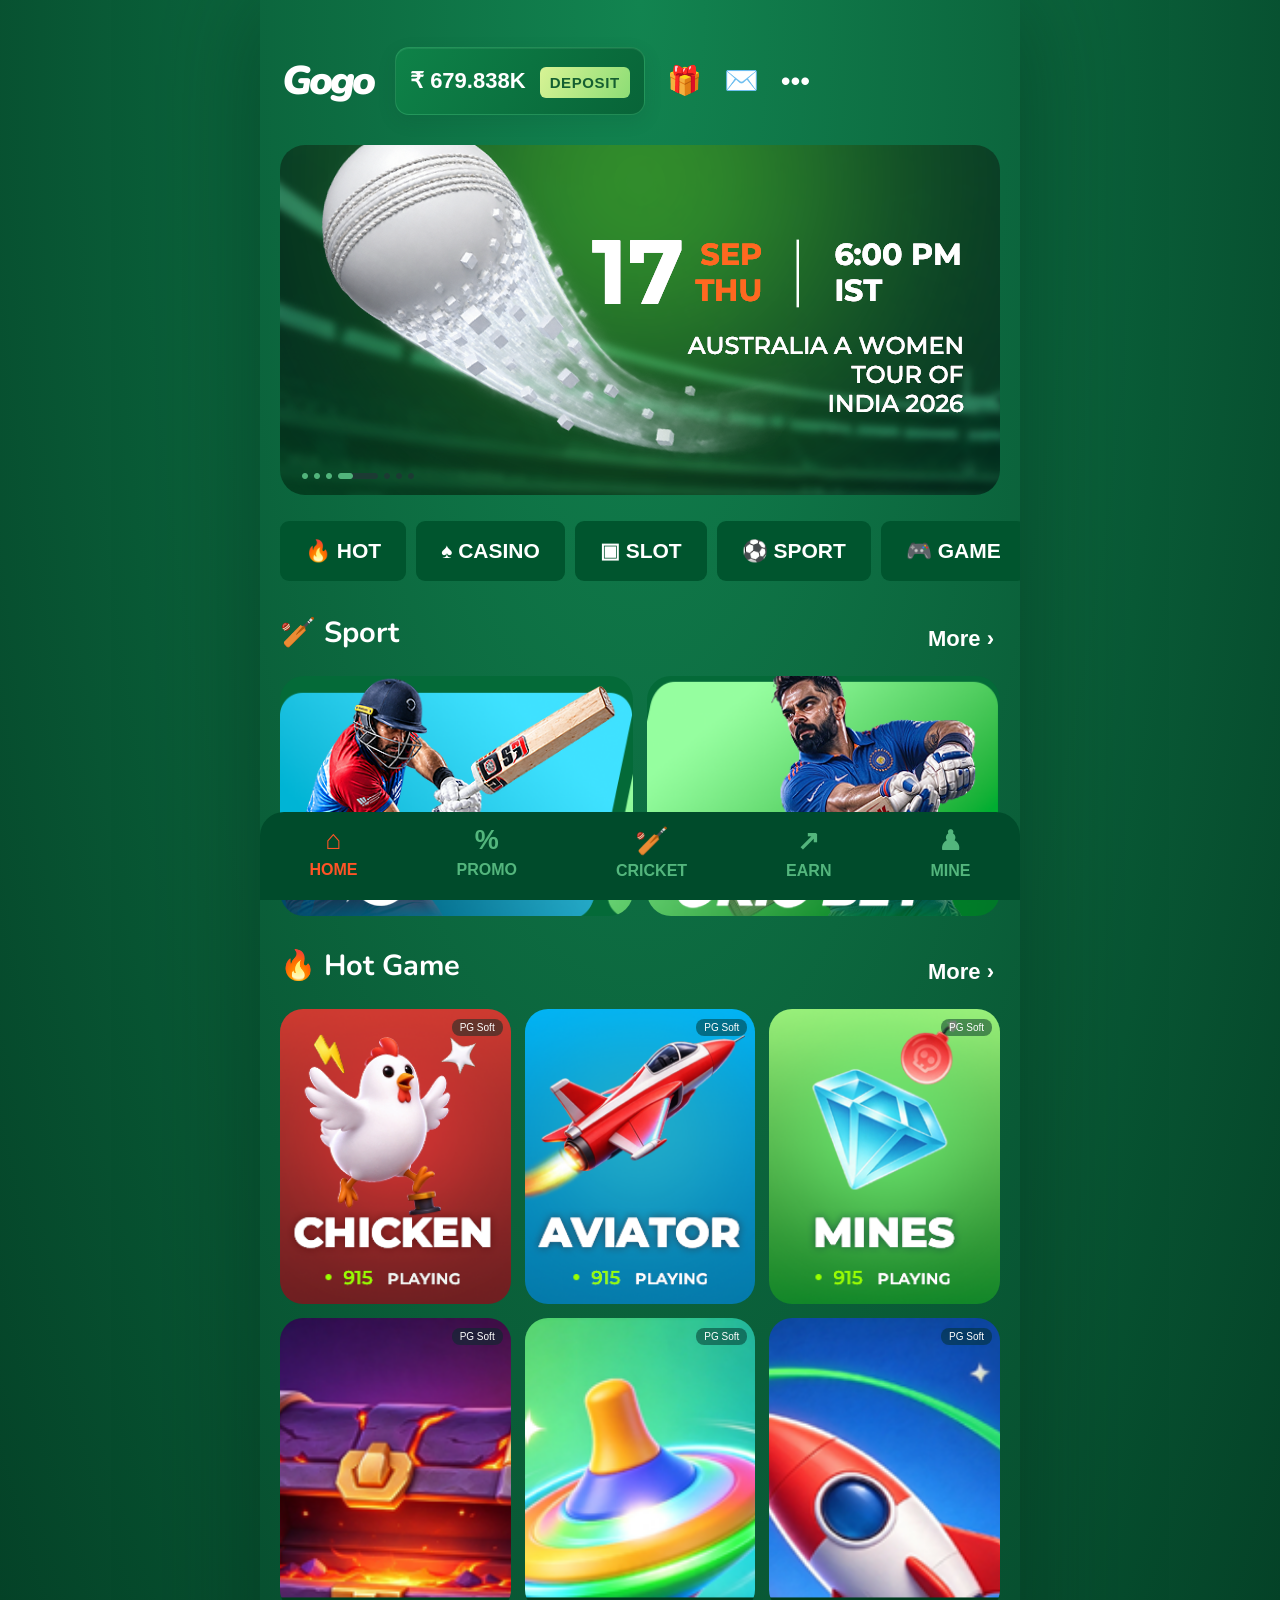
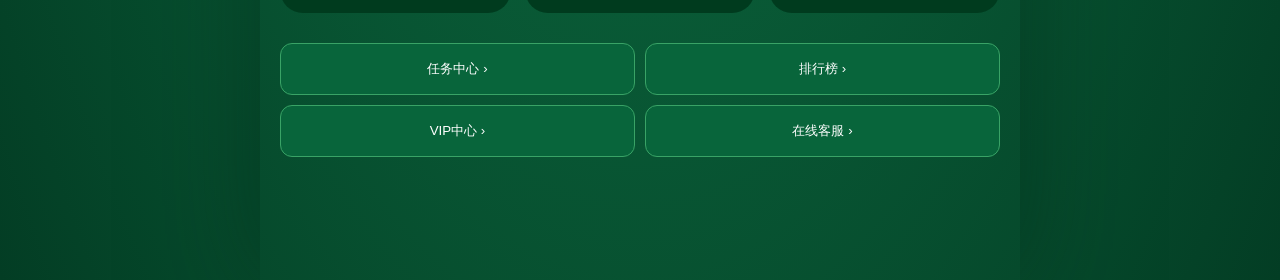
==== index.html @ 0e129c4d "Add files via upload" ====
<!doctype html><html lang="zh"><meta charset="UTF-8"><meta name="viewport" content="width=device-width,initial-scale=1"><title>Gogo · Interactive Demo</title><link rel="stylesheet" href="src/style.css?v=20261016-12"><link rel="stylesheet" href="src/gullak.css?v=20261016-12"><link rel="stylesheet" href="src/shop.css?v=20261016-12"><link rel="stylesheet" href="src/deposit-wheel.css?v=20261016-12"><div class="app"><header><div class="logo">Gogo</div><button class="balance" onclick="dialog('充值')">₹ <span id="balance"></span>K <b>DEPOSIT</b></button><button onclick="render('GULLAK')">🎁</button><button onclick="dialog('站内信')">✉️</button><button onclick="dialog('后台管理')">•••</button></header><main id="content"></main><footer id="nav"></footer></div><div id="layer"></div><script src="src/demo.js"></script><script src="src/features.js"></script><script src="src/earn.js"></script><script src="src/piggy.js?v=20261016-12"></script><script src="src/shop.js?v=20261016-12"></script><script src="src/deposit-wheel.js?v=20261016-12"></script></html>
---- src/style.css ----
@import url('https://fonts.googleapis.com/css2?family=Nunito:wght@500;700;800;900&display=swap');*{box-sizing:border-box}body{margin:0;background:#087238;font-family:Nunito,Arial;color:#fff}.app{max-width:760px;margin:auto;min-height:100vh;padding-bottom:88px;overflow:hidden}header{height:145px;display:flex;align-items:center;gap:22px;padding:28px 22px 12px}.logo{font-size:40px;font-weight:900;font-style:italic;letter-spacing:-3px}.balance{height:68px;border:1px solid #21945b;border-radius:14px;background:#087238;color:#fff;font-size:22px;padding:0 14px;font-weight:800}.balance b{background:#2fc655;padding:4px 8px;margin-left:8px;font-size:15px}.mail{position:relative}.mail i{position:absolute;top:-14px;right:-8px;background:#19e52a;color:#063e21;font-style:normal;font-weight:900;padding:1px 7px;border-radius:12px}header svg{width:29px;height:29px;flex-shrink:0}.hero{margin:0 20px;height:350px;border-radius:25px;background:linear-gradient(90deg,#0a512e99,#063d2388),url('https://images.unsplash.com/photo-1540747913346-19e32dc3e97e?auto=format&fit=crop&w=1200&q=80') center/cover;position:relative}.hero:after{content:'🏏';position:absolute;left:40px;top:15px;font-size:180px;opacity:.9;transform:rotate(-25deg)}.heroText{position:absolute;right:30px;top:90px;display:grid;grid-template-columns:auto auto;gap:5px 14px;z-index:1}.heroText strong{font-size:88px;line-height:.8}.heroText span{font-size:30px;color:#ff5c25;font-weight:900}.heroText em{grid-column:2;font-size:30px;font-style:normal;font-weight:900;border-left:2px solid;padding-left:35px}.heroText label{grid-column:1/3;text-align:right;font-size:24px;font-weight:800}.cats{display:flex;gap:10px;padding:26px 20px 20px;overflow:hidden}.cats button{background:#00552e;border:0;color:white;padding:18px 25px;border-radius:9px;white-space:nowrap;font-size:21px;font-weight:800;display:flex;align-items:center;gap:8px}.cats .active{background:#fff;color:#f45124}.block{padding:0 20px 18px}.sectitle{display:flex;justify-content:space-between;align-items:center}.sectitle h2{font-size:29px;margin:12px 0 24px}.sectitle h2 span{margin-right:12px}.sectitle button{background:none;border:0;color:#fff;font-size:22px;font-weight:800;display:flex;align-items:center}.sportGrid{display:grid;grid-template-columns:1fr 1fr;gap:14px}.sport{height:240px;border:0;border-radius:24px;overflow:hidden;position:relative;background:#21b9db;padding:0}.sport img{width:100%;height:100%;object-fit:cover}.sport b{position:absolute;bottom:15px;left:20px;font-size:44px;font-style:italic;text-shadow:2px 3px #075}.games{display:grid;grid-template-columns:repeat(3,1fr);gap:14px}.game{height:295px;border:0;border-radius:23px;overflow:hidden;background:#d62b2b;color:white;text-align:left;padding:0;position:relative}.game img{width:100%;height:75%;object-fit:cover}.game strong{display:block;font-size:34px;padding:3px 14px}.game small{padding:0 14px;font-size:14px}.game small b{color:#8cff00}footer{position:fixed;bottom:0;left:50%;transform:translateX(-50%);width:min(760px,100%);height:88px;background:#004b2b;border-radius:24px 24px 0 0;display:flex;justify-content:space-around;padding-top:12px}footer button{background:none;border:0;color:#53b67d;font-weight:800;font-size:16px;display:flex;flex-direction:column;align-items:center;gap:5px}footer svg{width:28px}footer .sel{color:#ff5426}.toast{position:fixed;bottom:105px;left:50%;transform:translateX(-50%);background:#fff;color:#064e2d;padding:13px 24px;border-radius:30px;font-weight:800}.overlay{position:fixed;inset:0;background:#0008;display:grid;place-items:center}.modal{background:#fff;color:#064e2d;padding:28px;border-radius:22px;width:320px;text-align:center}.amounts{display:grid;grid-template-columns:1fr 1fr;gap:10px}.amounts button,.close{padding:12px;border:0;border-radius:10px;background:#0a8244;color:#fff;font-weight:800}.close{margin-top:18px;background:#ddd;color:#333;width:100%}@media(max-width:600px){header{gap:12px;padding-left:20px}.logo{font-size:32px}.balance{font-size:16px;height:58px}.balance b{font-size:11px}.hero{height:350px}.heroText{right:16px}.heroText strong{font-size:70px}.heroText label{font-size:17px}.game{height:260px}.game strong{font-size:25px}.sport b{font-size:32px}}
header>button:not(.balance){background:none;border:0;color:white;font-size:28px;padding:0}.exact{background:url('../assets/hero.png') center/cover}.exact:after{display:none}.game img{height:100%}.page{padding:20px 24px}.page>small{letter-spacing:3px;color:#9cdbb5}.page h1{font-size:34px}.promoHero,.match{padding:25px;background:linear-gradient(130deg,#20a054,#00572d);border-radius:22px;margin:20px 0;border:1px solid #399c61}.promoHero>button,.match button,.primary{border:0;background:#f9be35;color:#164f30;padding:13px 24px;border-radius:10px;font-weight:900;cursor:pointer}.list{display:grid;gap:9px}.list button{display:flex;justify-content:space-between;background:#00572f;color:white;border:0;border-radius:12px;padding:17px;font-size:17px;cursor:pointer}footer b{font-size:27px}input,select{width:100%;padding:14px;margin:8px 0;border:1px solid #ddd;border-radius:9px;font-size:15px}.modal{max-height:85vh;overflow:auto;width:min(420px,90vw);position:relative}.modal .primary{width:100%;margin-top:12px}.x{position:absolute;right:12px;top:12px;border:0;background:none;font-size:25px}.playvisual{font-size:70px;padding:20px}#wheel{width:290px;height:290px;border:15px solid #ffce46;border-radius:50%;background:conic-gradient(#ffc35b 0deg 60deg,#fa6d4a 60deg 120deg,#6cdb81 120deg 180deg,#ffc35b 180deg 240deg,#fa6d4a 240deg 300deg,#6cdb81 300deg);margin:35px auto;display:flex;align-items:center;justify-content:center;text-align:center;font-size:25px;color:#06482b;transition:transform 1.8s ease-out}button{cursor:pointer}@media(min-width:1000px){body{background:radial-gradient(ellipse at top,#128450,#033d24)}.app{box-shadow:0 0 100px #00291880}}@media(max-width:480px){header{height:100px;gap:12px;padding:12px}.logo{font-size:28px}.balance{font-size:13px;padding:0 7px;height:48px}.hero{height:210px;margin:0 12px;border-radius:18px}.cats{padding:18px 12px;gap:7px}.cats button{padding:13px 17px;font-size:15px}.block{padding:0 12px 12px}.sectitle h2{font-size:23px;margin:10px 0 18px}.sectitle button{font-size:17px}.sport{height:150px;border-radius:18px}.games{gap:9px}.game{height:180px;border-radius:15px}footer button{font-size:12px}.page h1{font-size:28px}}
.adminStats{display:grid;grid-template-columns:repeat(3,1fr);gap:8px;margin:16px 0}.adminStats b{background:#e7f6ed;padding:12px;border-radius:10px;font-size:12px}.adminStats strong{font-size:20px}.adminTabs{display:grid;grid-template-columns:1fr 1fr;gap:8px}.adminTabs button{font-size:14px;padding:13px}
.field{display:block;text-align:left;font-size:13px;font-weight:800;color:#567865;margin-top:15px}.walletSummary{padding:20px;background:#eaf7ed;border-radius:16px}.walletSummary strong{display:block;font-size:28px;color:#067239}.rewardRow{display:flex;justify-content:space-between;align-items:center;gap:10px;padding:17px 0;border-bottom:1px solid #e6eee8;text-align:left}.rewardRow small{display:block;color:#799385;font-size:12px;margin-top:5px}.rewardRow .primary{width:auto;min-width:70px;font-size:13px;padding:10px;margin:0}.rewardRow>button{border:0;border-radius:8px;padding:10px;color:#17693b;background:#e5f4e9}.eyebrow{letter-spacing:2px;color:#7f9c8a;font-size:10px}.modal{padding:30px;box-shadow:0 24px 80px #001b3266;text-align:left}.modal h2{margin:10px 0 22px;font-size:27px}.modal p{line-height:1.7}.muted{color:#8ba293;font-size:12px}.segmented{display:flex;gap:8px;padding:12px;background:#eef7f0;border-radius:12px;font-size:13px}.segmented button{border:0;background:#fff;color:#237b45;padding:8px;border-radius:8px}.vipCard{padding:24px;background:linear-gradient(135deg,#133d2d,#2c7451);border-radius:15px;color:#efd893}.vipCard h1{font-size:46px;margin:12px 0}.vipCard progress{width:100%;accent-color:#f4c46d}.message{background:#f0f7f2;padding:17px;border-radius:13px;margin:10px 0}.message small{color:#83a490}.message h3{margin:10px 0}.podium{background:linear-gradient(130deg,#fcf1cb,#e3f3dc);padding:40px 15px;border-radius:15px;margin:18px 0;text-align:center}.avatar{width:64px;height:64px;border-radius:50%;background:#d6efdc;display:grid;place-items:center;font-size:32px}.chat{max-height:250px;overflow:auto}.chat p{padding:14px;background:#eaf3ec;border-radius:12px}.chat .question{background:#12703d;color:#fff;margin-left:45px}.gameStatus{position:absolute;top:10px;right:8px;background:#002f2780;padding:3px 8px;border-radius:8px;font-size:10px}.quickLinks{display:grid;grid-template-columns:1fr 1fr;gap:10px;margin:12px 20px 35px}.quickLinks button{padding:16px;border:1px solid #39a366;background:#08653b;color:#fff;border-radius:12px}.bannerNote{position:absolute;bottom:18px;left:18px;background:#ffe065;color:#085234;padding:12px;border-radius:10px;font-weight:900}.adminMode .modal{width:min(900px,94vw);min-height:65vh}.adminMode .adminTabs{grid-template-columns:repeat(3,1fr)}.adminTabs button{border:1px solid #dfebe3;color:#12653a;background:#f3f9f5;border-radius:10px;padding:18px;text-align:left}.events{font-size:12px;background:#edf6ef;padding:15px;max-height:220px;overflow:auto}@media(max-width:600px){.adminMode .adminTabs{grid-template-columns:1fr 1fr}.modal{padding:22px}.rewardRow{gap:5px}.rewardRow b{font-size:14px}}
.earnPage{padding:0 20px 25px;color:#163d2b;background:#f2f7f3;min-height:75vh}.earnIntro{position:relative;background:linear-gradient(125deg,#064a2b,#168c4b);margin:0 -20px;padding:32px 25px 34px;color:white;overflow:hidden}.earnIntro>small{letter-spacing:2px;color:#a5d8b8;font-size:10px}.earnIntro h1{font-size:36px;line-height:1.15;margin:14px 0}.earnIntro em{font-style:normal;color:#f7cd66}.earnIntro p{font-size:12px;color:#b0d8bd}.earnArt{position:absolute;right:5%;top:40px;color:#f6cd6c;display:flex;align-items:center;gap:8px;font-size:25px}.earnArt b{display:grid;place-items:center;font-size:64px;width:105px;height:105px;background:linear-gradient(140deg,#fff2a2,#e0a637);border:7px solid #f6d574;border-radius:50%;color:#a26715;box-shadow:0 12px 0 #b98129,0 22px 40px #002b2560;transform:rotate(-15deg)}.earnTopTabs{display:flex;gap:5px;position:sticky;top:0;background:#f2f7f3;z-index:2;padding:16px 0 12px}.earnTopTabs button{flex:1;border:0;background:transparent;color:#84988b;padding:12px 7px;font-size:13px;font-weight:800;border-bottom:3px solid transparent;white-space:nowrap}.earnTopTabs .active{color:#08743c;border-bottom-color:#129750}.earnCard{background:white;border:1px solid #e1ebe3;border-radius:18px;padding:22px;margin:14px 0;box-shadow:0 3px 9px #184c3004}.earnCard h2{font-size:23px;margin:6px 0}.earnCard h3{font-size:16px;margin:0}.earnCard small{font-size:11px;color:#8b9e90}.earnRow{display:flex;align-items:center;justify-content:space-between;gap:12px}.earnRow button:not(.earnPrimary):not(.earnSecondary){border:0;background:none;color:#14814a;font-size:12px;font-weight:800}.earnMuted{color:#8a9c90;font-size:12px;line-height:1.7}.stars{color:#e3b745;font-size:18px}.levels{display:flex;justify-content:space-around;text-align:center;padding:22px 0;gap:10px}.levels>div{display:flex;flex-direction:column;gap:6px;font-size:12px}.levels b{font-size:32px}.levels small{font-size:10px}.textLink{color:#11824a;background:none;border:0;padding:10px 0;font-size:12px;font-weight:800}.rewardWallet{background:linear-gradient(135deg,#0a7440,#054a2b);color:white;border:0}.rewardWallet small{color:#9fc8af}.rewardWallet>strong{display:block;font-size:38px;letter-spacing:-1px;margin:16px 0 22px}.earnPrimary,.earnSecondary{display:inline-block;border:0;border-radius:10px;padding:14px 20px;font-size:13px;font-weight:900}.earnPrimary{color:#34441e;background:linear-gradient(#ffde83,#f2c358)}.earnSecondary{background:#e9f5ec;color:#147443}.earnCard>.earnPrimary{width:100%}.rewardWallet .earnSecondary{background:#ffffff18;color:white}.rewardWallet .earnRow>button:first-child{flex:1}.rewardWallet .earnRow>button{font-size:12px}.earnStats{display:grid;grid-template-columns:repeat(3,1fr);gap:18px 8px;margin-top:20px}.earnStats>div{display:flex;flex-direction:column;gap:7px}.earnStats strong{font-size:16px}.rewardWallet .earnStats{grid-template-columns:1fr 1fr;border-top:1px solid #ffffff25;padding-top:20px}.pill{padding:6px 10px;border-radius:20px;background:#ecf6ee;color:#19954f;font-size:10px}.earnFoot{text-align:center;color:#a3b2a7;font-size:9px;letter-spacing:1px;padding:20px}.earnPageTitle{display:flex;align-items:center;gap:14px;padding:25px 0 10px}.earnPageTitle small{font-size:9px;color:#92a398;letter-spacing:2px}.earnPageTitle h1{font-size:23px;margin:4px 0}.earnPageTitle button{border:1px solid #e0e9e2;background:white;color:#1c6c40;width:36px;height:36px;border-radius:50%;font-size:25px}.earnPageTitle .help{margin-left:auto;font-size:15px}.compact{padding-top:0}.earnFilter{display:flex;gap:10px;margin:17px 0 0}.earnFilter button{background:#fff;border:1px solid #e0e9e2;color:#50725d;border-radius:9px;padding:11px 14px;font-size:12px;flex:1}.commissionRing{width:170px;height:170px;border:12px solid #e8f2eb;border-top-color:#1ca45b;border-right-color:#1ca45b;border-bottom-color:#f3c45f;border-radius:50%;display:grid;place-items:center;margin:26px auto;text-align:center}.commissionRing small{display:block}.commissionRing strong{display:block;margin-top:8px;font-size:21px}.milestone{border-bottom:1px solid #edf2ee;padding:18px 0}.milestone small{display:block;margin-top:8px}.milestone b{font-size:13px}.disabled{background:#f0f3ef;border:0;color:#a0ada3;padding:10px;border-radius:8px}.inviteHero{background:linear-gradient(130deg,#fff8e3,#fffdf6)}.inviteHero h2{font-size:27px;line-height:1.5}.inviteHero em{color:#148249;font-size:40px;font-style:normal}.inviteHero p{font-size:12px;color:#9d997f}.rules article{display:flex;gap:17px;padding:22px 0;border-bottom:1px solid #edf2ee}.rules article>span{color:#c3a75e;font-size:22px}.rules p{font-size:12px;line-height:1.8;color:#809188}.earnSearch{display:flex;align-items:center;gap:10px;background:white;border:1px solid #e0e9e2;border-radius:10px;padding:0 13px;margin-top:20px}.earnSearch input{border:0;background:none;margin:0;outline:0}.earnSearch span{font-size:24px;color:#96b19e}.sortRow{padding:5px 0}.sortRow small{color:#8c9f91}.memberIdentity{display:flex;align-items:center;gap:12px}.memberIdentity>span{width:40px;height:40px;border-radius:50%;background:#e2f0e7;color:#218555;display:grid;place-items:center;font-weight:900}.memberIdentity b{font-size:13px}.memberIdentity small{display:block;margin-top:5px}.memberCard .earnStats{padding-top:16px;border-top:1px solid #edf2ee}.memberCard .earnStats strong{font-size:13px}.memberCard .earnStats small{font-size:10px}.dataBar{position:relative;display:flex;justify-content:space-between;flex-wrap:wrap;font-size:12px;margin-top:20px}.dataBar>div{width:100%;height:5px;background:#edf4ee;margin-top:8px;border-radius:5px;overflow:hidden}.dataBar i{display:block;height:100%;background:#25a35a}.ledger{padding:19px 0;border-bottom:1px solid #edf2ee}.ledger b{font-size:13px}.ledger small{display:block;margin-top:6px;font-size:10px}.ledger>div:last-child{text-align:right}.ledger strong{font-size:15px}.ledger .success{color:#23995a}.earnEmpty{text-align:center;padding:40px 10px;color:#a0b1a4}.earnEmpty h3{color:#66816f}.earnEmpty p{font-size:12px}.scrollTabs{overflow:auto}.earnOverlay{align-items:end;padding:0}.earnOverlay .modal{width:min(760px,100%);margin:0 auto;border-radius:25px 25px 0 0;max-height:85dvh;padding:30px 24px max(28px,env(safe-area-inset-bottom));box-shadow:0 -20px 100px #00281c50}.earnOverlay .modal:before{content:'';display:block;width:35px;height:4px;border-radius:5px;background:#d5e1d8;margin:-18px auto 24px}.earnSheetContent>.earnPrimary{width:100%;margin-top:20px}.earnSheetContent .earnRow{margin-top:20px}.earnOptions{display:grid;max-height:50vh;overflow:auto}.earnOptions button{padding:16px 5px;border:0;border-bottom:1px solid #edf2ee;background:none;text-align:left;color:#2a6f47}.invitePreview{text-align:center;background:linear-gradient(130deg,#08683a,#033d25);color:white;border-radius:16px;padding:24px}.inviteLogo{font-style:italic;font-size:26px;font-weight:900;color:#bee8ce}.invitePreview strong{display:block;letter-spacing:5px;background:#ffffff15;border:1px dashed #96b779;padding:15px;border-radius:8px;color:#ffdf83}.invitePreview p{font-size:11px;color:#a2c8af}.shareButtons button{padding:11px;flex:1;font-size:11px}@media(max-width:480px){.earnPage{padding:0 15px 20px}.earnIntro{margin:0 -15px;padding:26px 20px}.earnIntro h1{font-size:30px}.earnArt{right:5%;top:45px;font-size:15px;gap:3px}.earnArt b{height:78px;width:78px;font-size:45px;border-width:5px}.earnCard{padding:18px}.earnTopTabs button{font-size:12px;padding:12px 4px}.earnStats strong{font-size:14px}.rewardWallet>strong{font-size:34px}.earnStats{gap:17px 6px}.earnStats small{font-size:10px}}
.featurePage{min-height:80vh;padding:14px 20px 110px;background:linear-gradient(#30121a,#140a13);color:#fff}.featureHead{display:flex;justify-content:space-between;align-items:center;font-size:22px}.featureHead button,.helpBtn{background:none;border:0;color:#f7d77a;font-size:22px}.gullakMachine{margin:24px auto 14px;max-width:360px;height:280px;border:8px solid #d59a39;border-radius:48% 48% 25% 25%;background:radial-gradient(circle at 50% 35%,#ff4656,#4e090e 65%);display:grid;place-content:center;text-align:center;box-shadow:0 0 30px #f4a72a66}.gullakMachine strong{font-size:28px;color:#ffd36e}.machineLabel{font-size:34px;font-weight:900;color:#ffe08b}.coinRain{font-size:24px}.center{text-align:center}.muted{color:#d5aab0;font-size:12px}.claimPill{margin:15px auto;background:#5a0d18;border:1px solid #d88a38;border-radius:20px;padding:9px;text-align:center;color:#ffd76b;max-width:230px}.wide{width:100%;max-width:360px;display:block;margin:auto}.quickActionGrid{display:grid;grid-template-columns:1fr 1fr;gap:10px}.quickActionGrid button{min-height:110px;background:#500914;border:1px solid #a84b36;border-radius:12px;color:#fff;padding:12px}.quickActionGrid b,.quickActionGrid small{display:block;margin-top:7px}.quickActionGrid small{color:#d7aeb0}.piggyCard,.moneyComingCard{margin:16px 20px;padding:18px;border-radius:18px;background:linear-gradient(130deg,#5c1020,#260b17);border:1px solid #b85b3f;display:flex;align-items:center;gap:14px}.piggyCard h2,.moneyComingCard h2{margin:5px 0}.piggyCard p,.moneyComingCard p{font-size:12px;color:#e8bd9c}.piggyCard strong{color:#ffd76b;font-size:22px}.piggyIcon,.moneyComingCard>span{font-size:55px;margin-left:auto}.piggyCard button,.moneyComingCard button{background:#b9292c;color:#fff;border:0;border-radius:8px;padding:9px}.moneyPage{text-align:center;background:radial-gradient(circle,#261a38,#080710)}.wheelTitle{font-size:30px;font-weight:900;color:#ffd58b;margin:25px}.moneyWheel{width:280px;height:280px;margin:auto;border:12px solid #c9444f;border-radius:50%;background:conic-gradient(#e1bb55 0 45deg,#234e49 45deg 90deg,#9a344e 90deg 135deg,#1e4c50 135deg 180deg,#e0b749 180deg 225deg,#273f5b 225deg 270deg,#a4364b 270deg 315deg,#234d49 315deg);display:grid;place-items:center;color:#ffe18a}.moneyWheel b{font-size:48px}.spinReward,.winLine{margin:15px;background:#5b1425;border:2px solid #d04d63;padding:12px;color:#ffe18a}.spinButton,.neonSpin{background:#9d203a;color:#ffe8a5;border:2px solid #efc84b;border-radius:8px;padding:14px 22px;font-weight:900}.neonSpin{background:#15953b;font-size:25px;box-shadow:0 0 15px #35ff67}.slotReel{margin:18px auto;background:#e34a74;padding:18px;font-size:30px;max-width:330px}.featureModal{background:#430b16;color:#ffe6d0;border:1px solid #f0a145}.rateTable{width:100%;border-collapse:collapse}.rateTable td{border:1px solid #742a2b;padding:5px}.emptyFeature{text-align:center;padding:45px;color:#c99494}.tutorialSteps{padding:18px;background:#681625;border-radius:10px;color:#ffe28b}
/* Gogo wallet store */
header .balance{background:linear-gradient(125deg,#0e8248,#086438);border:1px solid #41b57470;box-shadow:inset 0 1px #ffffff12,0 6px 18px #003b2520;transition:box-shadow .2s}header .balance:hover{box-shadow:0 0 0 3px #74df9b25}header .balance b{background:linear-gradient(120deg,#d8f395,#8cdd75);color:#145f31;border-radius:6px;padding:7px 10px;letter-spacing:.6px}.shopOverlay{z-index:20;overflow:auto;align-items:center;padding:20px}.shopModal{width:min(580px,100%);background:#f6faf7;padding:26px;border:1px solid #d8e9dd}.shopModal h2{font-size:25px;margin:7px 0 20px}.shopWallet{padding:24px;background:linear-gradient(120deg,#06462d,#14834b);border-radius:18px;color:white;position:relative;overflow:hidden}.shopWallet>small{display:block;font-size:10px;letter-spacing:2px;color:#a6d8b5}.shopWallet>strong{display:block;font-size:34px;margin:10px 0}.shopWallet>span{font-size:11px;color:#c5e7cf}.shopWallet i{font-style:normal;margin:0 8px;color:#c9df8b}.shopWalletMark{position:absolute;right:16px;top:0;font-size:130px;font-weight:900;color:#ffffff09;transform:rotate(-15deg)}.shopTabs{display:flex;border-bottom:1px solid #dce9df;margin:19px 0}.shopTabs button{flex:1;border:0;background:none;color:#81968a;padding:15px 5px;font-weight:800;border-bottom:3px solid transparent}.shopTabs .active{color:#087341;border-color:#159654}.shopTabs span{font-size:10px;padding:2px 6px;background:#e5eee7;border-radius:8px}.shopOffer{display:flex;gap:12px;padding:14px;border:1px solid #e7dbb6;background:#fcf6e5;border-radius:12px;color:#77582b}.shopOffer>span{font-size:25px}.shopOffer b{font-size:13px}.shopOffer p{font-size:10px;line-height:1.5;margin:5px 0 0;color:#a0885b}.shopLabel{display:flex;justify-content:space-between;align-items:center;font-size:14px;color:#244d36;margin:23px 0 12px;font-weight:800}.shopLabel small{font-size:10px;font-weight:500;color:#8c9e91}.shopPackages{display:grid;grid-template-columns:repeat(3,1fr);gap:10px}.shopPackages button{position:relative;padding:18px 5px 13px;border:1px solid #e0e9e2;border-radius:12px;background:white;color:#29523b;display:flex;flex-direction:column;align-items:center;gap:7px}.shopPackages button>span{color:#bfa05d;font-size:23px}.shopPackages strong{font-size:19px}.shopPackages small{font-size:10px;color:#8fa093}.shopPackages .selected{background:#edf8ef;border:2px solid #239957;padding:17px 4px 12px}.shopPackages em{position:absolute;top:-8px;left:50%;transform:translateX(-50%);font-size:8px;background:#e4bd6b;color:#5b4119;font-style:normal;padding:3px 9px;border-radius:5px}.shopPackages b{position:absolute;bottom:3px;right:5px;color:#159352;font-size:11px}.shopInput{display:flex;align-items:center;background:#fff;border:1px solid #dce8de;border-radius:10px;padding:0 15px;gap:10px}.shopInput span{font-size:20px;color:#56856a}.shopInput input{border:0;background:none;margin:0;padding:14px 0;color:#204f34;font-weight:800;min-width:0;outline:none}.shopInput:focus-within{border-color:#239957;box-shadow:0 0 0 3px #23995715}.shopChannels{display:flex;gap:10px}.shopChannels button{flex:1;display:flex;align-items:center;gap:10px;border:1px solid #dfe9e2;border-radius:12px;padding:13px;background:#fff;color:#31543e;text-align:left;min-width:0}.shopChannels .selected{border-color:#239957;background:#eef8f0}.shopChannels button>span{font-size:24px;color:#128f51}.shopChannels b{font-size:12px}.shopChannels small{display:block;font-size:10px;margin-top:5px;color:#8a9e90}.shopChannels i{margin-left:auto;color:#199050;font-style:normal}.shopTotal{display:flex;justify-content:space-between;align-items:center;margin:22px 0 15px;color:#7d9484;font-size:13px}.shopTotal strong{color:#164d30;font-size:26px}.shopPay{display:block;width:100%;border:0;border-radius:12px;background:linear-gradient(120deg,#169b52,#08723f);box-shadow:0 6px 15px #08723f20;color:white;font-size:15px;font-weight:800;padding:16px}.shopPay span{float:right}.shopPay:disabled{opacity:.4}.shopNote{text-align:center;font-size:10px;color:#93a497!important;line-height:1.6}.shopOrders article{display:flex;justify-content:space-between;align-items:center;padding:18px 0;border-bottom:1px solid #e1eae3}.shopOrders article strong{color:#194e30;font-size:20px}.shopOrders article small{display:block;color:#8a9f90;font-size:10px;margin-top:7px}.shopStatus{background:#e6f4e9;color:#168448;padding:5px 9px;border-radius:8px;font-size:11px}.shopEmpty{text-align:center;padding:35px 0;color:#7e9989}.shopEmpty h3{font-size:18px}.shopEmpty p{font-size:12px}.shopEmpty button,.shopBack{border:0;background:none;color:#168448;padding:15px;font-weight:800}.shopReview,.shopSuccess{text-align:center}.shopReview h1,.shopSuccess h1{color:#0f7941;font-size:38px}.shopReview p,.shopSuccess p{font-size:13px}.shopSuccess>div{width:64px;height:64px;background:#e0f3e5;border-radius:50%;color:#169a51;font-size:38px;margin:15px auto}.shopBack{display:block;margin:auto}.shopReview>small{color:#91a493;letter-spacing:2px;font-size:10px}@media(max-width:480px){.shopOverlay{padding:0;align-items:end}.shopModal{max-height:92dvh;border-radius:24px 24px 0 0;padding:24px 18px max(24px,env(safe-area-inset-bottom))}.shopWallet>strong{font-size:30px}.shopPackages strong{font-size:17px}.shopChannels button{gap:7px;padding:12px 9px}.shopLabel small{font-size:9px}}
.shopEvent{background:#eef7e8;border:1px solid #c7dfac;padding:14px;border-radius:12px;margin-top:20px}.shopEvent label{display:flex;align-items:center;gap:10px;cursor:pointer}.shopEvent input{width:19px;height:19px;accent-color:#16864a;margin:0}.shopEvent b{font-size:13px;color:#296140}.shopEvent small{display:block;font-size:11px;color:#71904d;margin-top:4px}.shopEvent p{font-size:10px;color:#8b9b79;line-height:1.6;margin-bottom:0}.shopGifts{border-top:1px solid #dce9df;margin-top:23px;padding-top:18px;color:#33573e}.shopGifts>b{font-size:14px}.shopGifts p{font-size:11px;color:#8ca18e}.shopGifts button{border:1px solid #e0d8b6;border-radius:10px;background:#fcf7e7;color:#806337;padding:14px;margin:3px 5px 3px 0;font-weight:700;font-size:12px}.shopHistoryTabs{display:flex;gap:10px;margin-bottom:15px}.shopHistoryTabs button{flex:1;background:#edf3ee;border:0;padding:11px;color:#799381;border-radius:8px}.shopHistoryTabs .active{background:#197e48;color:#fff}.shopOrders small{line-height:1.6}
.quickActionGrid{grid-template-columns:repeat(3,minmax(0,1fr))}.quickActionGrid article{display:flex;flex-direction:column;align-items:center;text-align:center;gap:12px;min-height:195px;padding:18px 10px;background:linear-gradient(145deg,#0b6c42,#064a30);border:1px solid #45976b;border-radius:12px}.quickActionGrid article>span{font-size:32px}.quickActionGrid article small{font-size:12px;line-height:1.5;color:#d6eade;margin:0;flex:1}.quickActionGrid article button{min-height:0;width:100%;padding:9px;background:#e8c977;border:0;color:#285538;border-radius:7px;font-weight:800}.signupCheck{color:#71e777;font-size:25px}.gullakPage{background:linear-gradient(#08713e,#034229)}@media(max-width:480px){.quickActionGrid article{padding:14px 7px;gap:10px}.quickActionGrid article small{font-size:10px}}
---- src/gullak.css ----
/* Dedicated feature stylesheet; loaded separately to avoid stale lobby CSS. */
.featurePage{padding:20px 24px 40px;min-height:80vh;color:#fff}.gullakPage{background:radial-gradient(ellipse at 50% 15%,#1c9156,transparent 60%),linear-gradient(#075f38,#033d28)}.featureHead{display:flex;align-items:center;justify-content:space-between;gap:12px}.featureHead>b{font-size:24px;letter-spacing:1px}.featureHead button{border:1px solid #ffffff25;border-radius:50%;background:#ffffff09;color:#ffe29a;width:38px;height:38px;font-size:23px}.featureHead>span{display:flex;gap:10px}.gullakMachine{position:relative;width:min(320px,90%);height:290px;margin:35px auto 25px;display:flex;flex-direction:column;justify-content:center;align-items:center;border:8px double #e8cb7b;border-radius:110px 110px 44px 44px;background:radial-gradient(ellipse at top,#ffffff26,transparent 60%),linear-gradient(130deg,#175a3b,#062e24);box-shadow:inset 0 0 35px #e4c66a30,0 20px 45px #001d2c55}.gullakMachine:before{content:'';position:absolute;top:23px;width:42%;height:8px;border-radius:50%;background:#022b1a;box-shadow:0 2px #e4c66a77}.gullakMachine:after{content:'';position:absolute;bottom:-12px;left:-15px;right:-15px;height:19px;border-radius:50%;background:linear-gradient(#f8e4a0,#a77f32);box-shadow:0 7px 0 #634d23}.coinRain{font-size:36px;margin:18px 0 9px}.machineLabel{color:#f9df9b;font-size:38px;font-weight:900;letter-spacing:1px}.gullakMachine>strong{padding:10px 30px;border:1px solid #c2a353;border-radius:20px;background:#033522;color:#ffdf8a;font-size:28px;margin-top:10px}.center{text-align:center}.gullakPage .muted{color:#b3d1bb;font-size:12px;line-height:1.7}.claimPill{width:260px;max-width:100%;margin:20px auto 14px;border:1px solid #93bb76;border-radius:30px;padding:10px;text-align:center;color:#f7df91;background:#03462a}.gullakPage>.wide{display:block;width:min(360px,100%);margin:auto;border:1px solid #ffeba9;border-radius:12px;background:linear-gradient(#fff1b0,#dfb95f);padding:15px;color:#33522b;font-size:20px;font-weight:900;box-shadow:0 6px 16px #001e2540}.gullakPage>h2{margin:30px 0 20px;color:#ffe3a0;font-size:26px}.quickActionGrid{display:grid;grid-template-columns:repeat(3,minmax(0,1fr));gap:12px}.quickActionGrid article{display:flex;flex-direction:column;align-items:center;text-align:center;gap:12px;min-height:200px;padding:18px 10px;background:linear-gradient(145deg,#ffffff0b,#ffffff02);border:1px solid #92b78065;border-radius:14px}.quickActionGrid article>span{font-size:34px}.quickActionGrid article small{display:block;flex:1;font-size:12px;line-height:1.6;color:#d2e7d8}.quickActionGrid article button{min-height:0;width:100%;padding:10px 5px;border:0;border-radius:8px;background:linear-gradient(#f7dfa0,#dbb65c);color:#284b2e;font-weight:900}.signupCheck{font-size:26px;color:#98ee9a}.featureModal{background:#07472f;color:#f8ebca;border:1px solid #bba36b}.featureModal .x{color:#f5d897}.rateTable{width:100%;border-collapse:collapse}.rateTable td{border-bottom:1px solid #ffffff20;padding:8px}.emptyFeature{text-align:center;padding:45px 10px;color:#b8cdbd}@media(max-width:480px){.featurePage{padding:16px 15px 30px}.gullakMachine{height:260px;width:270px}.quickActionGrid{gap:8px}.quickActionGrid article{padding:14px 7px;min-height:190px}.quickActionGrid article small{font-size:10px}.featureHead>b{font-size:21px}}
---- src/shop.css ----
/* Gogo wallet store */
header .balance{background:linear-gradient(125deg,#0e8248,#086438);border:1px solid #41b57470;box-shadow:inset 0 1px #ffffff12,0 6px 18px #003b2520;transition:box-shadow .2s}header .balance:hover{box-shadow:0 0 0 3px #74df9b25}header .balance b{background:linear-gradient(120deg,#d8f395,#8cdd75);color:#145f31;border-radius:6px;padding:7px 10px;letter-spacing:.6px}.shopOverlay{z-index:20;overflow:auto;align-items:center;padding:20px}.shopModal{width:min(580px,100%);background:#f6faf7;padding:26px;border:1px solid #d8e9dd}.shopModal h2{font-size:25px;margin:7px 0 20px}.shopWallet{padding:24px;background:linear-gradient(120deg,#06462d,#14834b);border-radius:18px;color:white;position:relative;overflow:hidden}.shopWallet>small{display:block;font-size:10px;letter-spacing:2px;color:#a6d8b5}.shopWallet>strong{display:block;font-size:34px;margin:10px 0}.shopWallet>span{font-size:11px;color:#c5e7cf}.shopWallet i{font-style:normal;margin:0 8px;color:#c9df8b}.shopWalletMark{position:absolute;right:16px;top:0;font-size:130px;font-weight:900;color:#ffffff09;transform:rotate(-15deg)}.shopTabs{display:flex;border-bottom:1px solid #dce9df;margin:19px 0}.shopTabs button{flex:1;border:0;background:none;color:#81968a;padding:15px 5px;font-weight:800;border-bottom:3px solid transparent}.shopTabs .active{color:#087341;border-color:#159654}.shopTabs span{font-size:10px;padding:2px 6px;background:#e5eee7;border-radius:8px}.shopOffer{display:flex;gap:12px;padding:14px;border:1px solid #e7dbb6;background:#fcf6e5;border-radius:12px;color:#77582b}.shopOffer>span{font-size:25px}.shopOffer b{font-size:13px}.shopOffer p{font-size:10px;line-height:1.5;margin:5px 0 0;color:#a0885b}.shopLabel{display:flex;justify-content:space-between;align-items:center;font-size:14px;color:#244d36;margin:23px 0 12px;font-weight:800}.shopLabel small{font-size:10px;font-weight:500;color:#8c9e91}.shopPackages{display:grid;grid-template-columns:repeat(3,1fr);gap:10px}.shopPackages button{position:relative;padding:18px 5px 13px;border:1px solid #e0e9e2;border-radius:12px;background:white;color:#29523b;display:flex;flex-direction:column;align-items:center;gap:7px}.shopPackages button>span{color:#bfa05d;font-size:23px}.shopPackages strong{font-size:19px}.shopPackages small{font-size:10px;color:#8fa093}.shopPackages .selected{background:#edf8ef;border:2px solid #239957;padding:17px 4px 12px}.shopPackages em{position:absolute;top:-8px;left:50%;transform:translateX(-50%);font-size:8px;background:#e4bd6b;color:#5b4119;font-style:normal;padding:3px 9px;border-radius:5px}.shopPackages b{position:absolute;bottom:3px;right:5px;color:#159352;font-size:11px}.shopInput{display:flex;align-items:center;background:#fff;border:1px solid #dce8de;border-radius:10px;padding:0 15px;gap:10px}.shopInput span{font-size:20px;color:#56856a}.shopInput input{border:0;background:none;margin:0;padding:14px 0;color:#204f34;font-weight:800;min-width:0;outline:none}.shopInput:focus-within{border-color:#239957;box-shadow:0 0 0 3px #23995715}.shopChannels{display:flex;gap:10px}.shopChannels button{flex:1;display:flex;align-items:center;gap:10px;border:1px solid #dfe9e2;border-radius:12px;padding:13px;background:#fff;color:#31543e;text-align:left;min-width:0}.shopChannels .selected{border-color:#239957;background:#eef8f0}.shopChannels button>span{font-size:24px;color:#128f51}.shopChannels b{font-size:12px}.shopChannels small{display:block;font-size:10px;margin-top:5px;color:#8a9e90}.shopChannels i{margin-left:auto;color:#199050;font-style:normal}.shopTotal{display:flex;justify-content:space-between;align-items:center;margin:22px 0 15px;color:#7d9484;font-size:13px}.shopTotal strong{color:#164d30;font-size:26px}.shopPay{display:block;width:100%;border:0;border-radius:12px;background:linear-gradient(120deg,#169b52,#08723f);box-shadow:0 6px 15px #08723f20;color:white;font-size:15px;font-weight:800;padding:16px}.shopPay span{float:right}.shopPay:disabled{opacity:.4}.shopNote{text-align:center;font-size:10px;color:#93a497!important;line-height:1.6}.shopOrders article{display:flex;justify-content:space-between;align-items:center;padding:18px 0;border-bottom:1px solid #e1eae3}.shopOrders article strong{color:#194e30;font-size:20px}.shopOrders article small{display:block;color:#8a9f90;font-size:10px;margin-top:7px}.shopStatus{background:#e6f4e9;color:#168448;padding:5px 9px;border-radius:8px;font-size:11px}.shopEmpty{text-align:center;padding:35px 0;color:#7e9989}.shopEmpty h3{font-size:18px}.shopEmpty p{font-size:12px}.shopEmpty button,.shopBack{border:0;background:none;color:#168448;padding:15px;font-weight:800}.shopReview,.shopSuccess{text-align:center}.shopReview h1,.shopSuccess h1{color:#0f7941;font-size:38px}.shopReview p,.shopSuccess p{font-size:13px}.shopSuccess>div{width:64px;height:64px;background:#e0f3e5;border-radius:50%;color:#169a51;font-size:38px;margin:15px auto}.shopBack{display:block;margin:auto}.shopReview>small{color:#91a493;letter-spacing:2px;font-size:10px}@media(max-width:480px){.shopOverlay{padding:0;align-items:end}.shopModal{max-height:92dvh;border-radius:24px 24px 0 0;padding:24px 18px max(24px,env(safe-area-inset-bottom))}.shopWallet>strong{font-size:30px}.shopPackages strong{font-size:17px}.shopChannels button{gap:7px;padding:12px 9px}.shopLabel small{font-size:9px}}
.shopEvent{background:#eef7e8;border:1px solid #c7dfac;padding:14px;border-radius:12px;margin-top:20px}.shopEvent label{display:flex;align-items:center;gap:10px;cursor:pointer}.shopEvent input{width:19px;height:19px;accent-color:#16864a;margin:0}.shopEvent b{font-size:13px;color:#296140}.shopEvent small{display:block;font-size:11px;color:#71904d;margin-top:4px}.shopEvent p{font-size:10px;color:#8b9b79;line-height:1.6;margin-bottom:0}.shopGifts{border-top:1px solid #dce9df;margin-top:23px;padding-top:18px;color:#33573e}.shopGifts>b{font-size:14px}.shopGifts p{font-size:11px;color:#8ca18e}.shopGifts button{border:1px solid #e0d8b6;border-radius:10px;background:#fcf7e7;color:#806337;padding:14px;margin:3px 5px 3px 0;font-weight:700;font-size:12px}.shopHistoryTabs{display:flex;gap:10px;margin-bottom:15px}.shopHistoryTabs button{flex:1;background:#edf3ee;border:0;padding:11px;color:#799381;border-radius:8px}.shopHistoryTabs .active{background:#197e48;color:#fff}.shopOrders small{line-height:1.6}

.shopFullPage{background:#f6faf7;color:#244d36;min-height:85vh;padding:24px 24px 40px}.shopFullPage>.shop{max-width:620px;margin:auto}.shopPageHeader{max-width:620px;margin:0 auto 24px;display:flex;align-items:center;justify-content:space-between;gap:15px}.shopPageHeader>div{flex:1}.shopPageHeader small{font-size:10px;letter-spacing:2px;color:#799b85}.shopPageHeader h1{font-size:28px;margin:5px 0}.shopPageHeader button{border:1px solid #dce8df;background:#fff;color:#147a43;border-radius:12px;width:42px;height:42px;font-size:25px}.shopFullPage .shopOrders{min-height:45vh}@media(max-width:480px){.shopFullPage{padding:20px 16px 35px}.shopPageHeader{margin-bottom:18px}}
---- src/deposit-wheel.css ----
.dwPage{--dwAccent:#e7cc85;position:relative;overflow:hidden;background:radial-gradient(ellipse at 50% 60%,#15613e,#062f25 65%);padding:20px 24px 32px;min-height:85vh;color:#f5f2dc}.dwHead{display:flex;align-items:center;justify-content:space-between;gap:12px}.dwHead button{border:1px solid #afccad33;background:#ffffff08;color:#e9d58f;border-radius:50%;width:34px;height:34px;font-size:25px}.dwHead>span{letter-spacing:2px;font-size:9px;color:#9fc1ac}.dwHead>b{font-size:12px;border:1px solid #d8ca7c33;padding:7px 12px;border-radius:20px;color:#eedb9e;background:#001e1880}.dwHero{position:relative;padding:32px 5px 24px}.dwHero>small{color:#b5c7a4;letter-spacing:3px;font-size:9px}.dwHero h1{font-size:47px;line-height:1.16;letter-spacing:2px;margin:16px 0}.dwHero em{font-style:normal;color:#edda9f}.dwHero p{font-size:12px;color:#aac1ad}.dwHero p b{color:#ebd99e}.dwHeroLinks{display:flex;gap:14px;margin-top:20px}.dwHeroLinks button{border:0;border-bottom:1px solid #a3b29055;padding:7px 0;background:none;color:#c6d8bf;font-size:11px}.dwOrbit{position:absolute;right:20px;top:60px;font-size:130px;color:#d5c488;text-shadow:0 0 50px #f7d87833;transform:rotate(15deg)}.dwTierTabs{display:grid;grid-template-columns:repeat(4,1fr);gap:8px}.dwTierTabs button{position:relative;display:flex;flex-direction:column;align-items:center;gap:6px;min-width:0;padding:14px 3px;background:#ffffff05;border:1px solid #b8c9a522;color:#9fbaa9;border-radius:13px}.dwTierTabs button.active{background:linear-gradient(#e0c97b20,#e0c97b07);border-color:var(--dwAccent);color:#f4e5b9;box-shadow:0 0 20px #d8c5790c}.dwTierTabs button>span{display:grid;place-items:center;width:36px;height:36px;border-radius:50%;border:4px double var(--medal);background:radial-gradient(#ffffff22,#0005);color:var(--medal);font-size:20px}.dwTierTabs b{font-size:11px}.dwTierTabs small{font-size:8px;white-space:nowrap}.dwTierTabs i{position:absolute;right:5px;top:5px;font-size:9px;border-radius:10px;padding:2px 5px;background:#f3d694;color:#17442c;font-style:normal}.dwProgress{padding:22px 4px 10px}.dwProgress>div{display:flex;justify-content:space-between;font-size:10px;color:#a3bcaa;gap:8px}.dwProgress b{color:#e1d4a0}.dwProgress progress{width:100%;height:7px;appearance:none;margin:12px 0 5px}.dwProgress progress::-webkit-progress-bar{background:#ffffff13;border-radius:10px}.dwProgress progress::-webkit-progress-value{background:linear-gradient(90deg,#a78e4a,#ffecad);border-radius:10px}.dwProgress>small{font-size:9px;color:#7c9f89}.dwWheelStage{position:relative;width:min(370px,90%);aspect-ratio:1;margin:22px auto 30px;display:grid;place-items:center}.dwHalo{position:absolute;inset:-17px;border:1px solid #e3ce8725;border-radius:50%;box-shadow:0 0 55px #d7bd7320}.dwWheel{position:absolute;inset:0;border:12px double var(--dwAccent);border-radius:50%;background:repeating-conic-gradient(from 0deg,#d8bb73 0deg 45deg,#184f3c 45deg 90deg);box-shadow:0 0 0 5px #022a20,0 0 0 7px #9d915866,inset 0 0 25px #001d1960,0 15px 40px #00120d90;transition:transform 2.4s cubic-bezier(.12,.7,.12,1)}.dwPrize{position:absolute;left:50%;top:50%;width:60px;height:42%;transform-origin:50% 0;transform:translateX(-50%) rotate(var(--angle));display:flex;align-items:center;flex-direction:column;justify-content:flex-end;gap:7px;padding-bottom:10px;color:#fff3ca;text-shadow:0 1px 3px #00291c}.dwPrize span{font-size:13px;font-weight:900}.dwPrize b{font-size:23px;color:#f7df98}.dwPointer{position:absolute;top:-20px;z-index:2;color:#ffebb2;font-size:40px;filter:drop-shadow(0 3px 2px #002a19)}.dwGo{position:relative;z-index:1;width:83px;height:83px;border:5px double #f9e5a0;border-radius:50%;background:radial-gradient(#fff3bf,#c7a354);color:#24492d;box-shadow:0 5px 20px #001a1f88;font-weight:900;font-size:24px}.dwGo small{display:block;font-size:10px;margin-top:3px}.dwBottom{max-width:430px;margin:auto}.dwDeposit{width:100%;border:1px solid #f4e2a8;border-radius:12px;padding:17px 20px;background:linear-gradient(120deg,#f4e4b0,#c8ad65);color:#204b32;font-weight:900;box-shadow:0 8px 20px #001d1b55}.dwDeposit span{float:right}.dwBottom p{font-size:9px;text-align:center;color:#799e87;margin-top:16px}.dwSubHead{margin:25px 0}.dwSubHead button{background:none;border:0;color:#c2d4b7;padding:0;font-size:11px}.dwSubHead h1{font-size:28px;color:#f0dfab}.dwPanel{border:1px solid #cbd3ad22;border-radius:20px;padding:25px;background:#ffffff04;min-height:50vh}.dwPanel>small{letter-spacing:2px;color:#9bb398;font-size:10px}.dwPanel h1{font-size:40px;color:#eed695}.dwRules h2{font-size:23px;line-height:1.6;color:#e7d7a3}.dwRules p{display:flex;gap:14px;padding:14px 0;border-bottom:1px solid #b8c9a518;font-size:12px;color:#b1c5b4;line-height:1.9}.dwRules p b{color:#e3ca8a}.dwRecord{display:flex;justify-content:space-between;align-items:center;border-bottom:1px solid #ffffff15;padding:20px 0;font-size:13px}.dwRecord small{display:block;font-size:10px;color:#8eaf99;margin-top:7px}.dwRecord strong{color:#efd892}.dwEmpty{text-align:center;padding:45px 0;color:#91af9b;font-size:45px}.dwEmpty h3{font-size:18px;color:#d9d9b8}.dwEmpty p{font-size:11px}.dwEmpty button{border:0;background:none;color:#edd89c;font-size:12px}.dwWin{text-align:center}.dwWin>span{display:block;font-size:70px;color:#c8a75b}.dwWin>small{letter-spacing:2px;color:#8d9e88}.dwWin h1{font-size:44px;color:#166d41}.dwWin p{color:#8b9f90;font-size:13px}@media(max-width:480px){.dwPage{padding:16px}.dwHero{padding-top:28px}.dwHero h1{font-size:38px}.dwOrbit{font-size:100px;right:6px;top:64px}.dwTierTabs{gap:5px}.dwTierTabs b{font-size:10px}.dwTierTabs small{font-size:7px}.dwWheel{border-width:10px}.dwPrize span{font-size:11px}.dwGo{width:72px;height:72px;font-size:22px}.dwHead>b{font-size:10px;padding:7px}.dwHead>span{font-size:8px}}

.dwHero h1{font-size:40px;letter-spacing:-1px}@media(max-width:480px){.dwHero h1{font-size:31px}.dwOrbit{font-size:78px;right:0}}
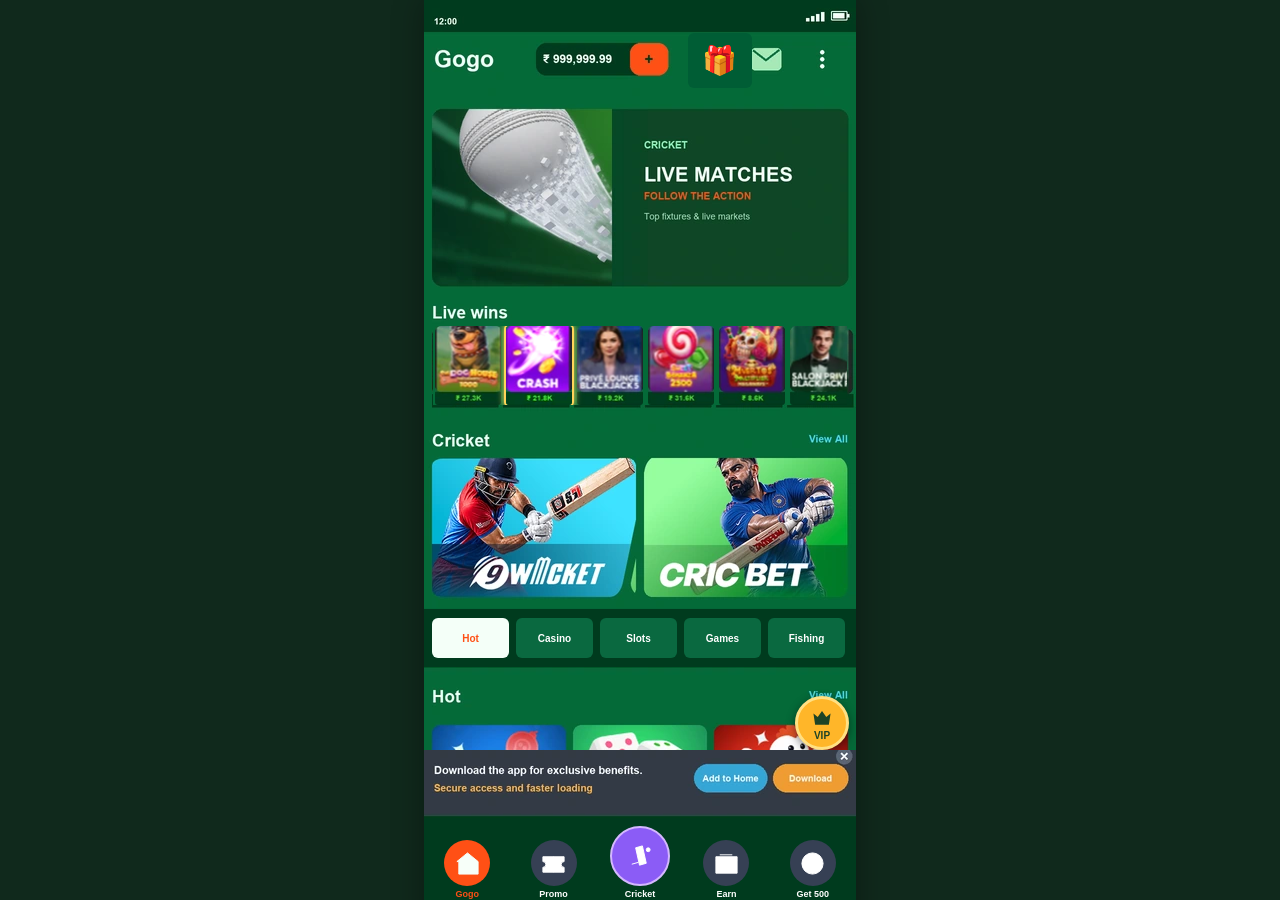
==== commit c5f35579: "Use original Gogo lobby with DD feature entrances" ====
--- a/index.html
+++ b/index.html
@@ -1 +1 @@
-<!doctype html><html lang="zh"><meta charset="UTF-8"><meta name="viewport" content="width=device-width,initial-scale=1"><title>Gogo · Interactive Demo</title><link rel="stylesheet" href="src/style.css?v=20261016-12"><link rel="stylesheet" href="src/gullak.css?v=20261016-12"><link rel="stylesheet" href="src/shop.css?v=20261016-12"><link rel="stylesheet" href="src/deposit-wheel.css?v=20261016-12"><div class="app"><header><div class="logo">Gogo</div><button class="balance" onclick="dialog('充值')">₹ <span id="balance"></span>K <b>DEPOSIT</b></button><button onclick="render('GULLAK')">🎁</button><button onclick="dialog('站内信')">✉️</button><button onclick="dialog('后台管理')">•••</button></header><main id="content"></main><footer id="nav"></footer></div><div id="layer"></div><script src="src/demo.js"></script><script src="src/features.js"></script><script src="src/earn.js"></script><script src="src/piggy.js?v=20261016-12"></script><script src="src/shop.js?v=20261016-12"></script><script src="src/deposit-wheel.js?v=20261016-12"></script></html>
+<!doctype html><html lang="en" translate="no"><meta charset="UTF-8"><meta name="viewport" content="width=device-width,initial-scale=1"><title>Gogo · Interactive Demo</title><link rel="stylesheet" href="src/style.css?v=20261016-12"><link rel="stylesheet" href="src/gullak.css?v=20261016-12"><link rel="stylesheet" href="src/shop.css?v=20261016-12"><link rel="stylesheet" href="src/deposit-wheel.css?v=20261016-12"><div class="app"><header><div class="logo">Gogo</div><button class="balance" onclick="dialog('充值')">₹ <span id="balance"></span>K <b>DEPOSIT</b></button><button onclick="render('GULLAK')">🎁</button><button onclick="dialog('站内信')">✉️</button><button onclick="dialog('后台管理')">•••</button></header><main id="content"></main><footer id="nav"></footer></div><div id="layer"></div><script src="src/demo.js"></script><script src="src/features.js"></script><script src="src/earn.js"></script><script src="src/piggy.js?v=20261016-12"></script><script src="src/shop.js?v=20261016-12"></script><script src="src/deposit-wheel.js?v=20261016-12"></script><script src="lobby-bridge.js?v=20261019-2"></script></html>
